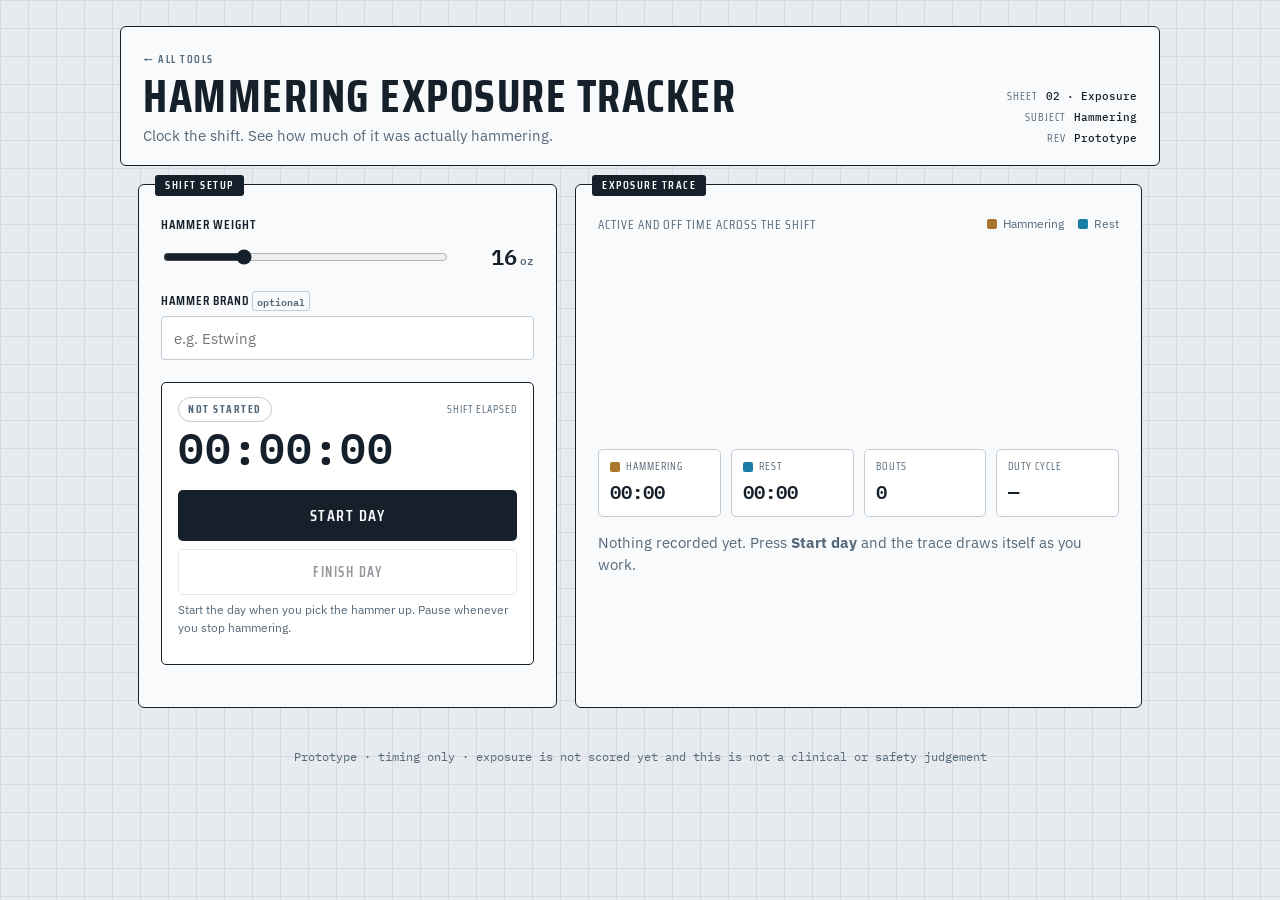
==== exposure.html @ ed1ada75 "Split the app into a two-tool suite behind a new index page The PWA was a single tool. It is now "Ha" ====
<!DOCTYPE html>
<html lang="en">
<head>
  <meta charset="UTF-8" />
  <meta name="viewport" content="width=device-width, initial-scale=1.0" />
  <title>Hammering Exposure Tracker — active vs rest over a shift</title>
  <link rel="manifest" href="manifest.json" />
  <meta name="theme-color" content="#16202b" />
  <meta name="mobile-web-app-capable" content="yes" />
  <link rel="icon" href="icons/logo-hammer.svg" type="image/svg+xml" />
  <link rel="apple-touch-icon" href="icons/icon-192.png" />
  <link rel="preconnect" href="https://fonts.googleapis.com" />
  <link rel="preconnect" href="https://fonts.gstatic.com" crossorigin />
  <link href="https://fonts.googleapis.com/css2?family=IBM+Plex+Mono:wght@400;500;600&family=IBM+Plex+Sans:wght@400;500;600&family=Saira+Condensed:wght@500;600;700&display=swap" rel="stylesheet" />
  <link rel="stylesheet" href="styles.css" />
</head>
<body>
  <!-- Visual/interaction pass only. Nothing here is persisted server-side yet:
       "Finish day" renders the record it WOULD submit, and the write to
       hammering_risk_exposure comes with the backend work. -->

  <header class="titleblock">
    <div class="tb-main">
      <a class="backlink" href="index.html">&larr; All tools</a>
      <h1>Hammering Exposure Tracker</h1>
      <p class="tagline">Clock the shift. See how much of it was actually hammering.</p>
    </div>
    <dl class="tb-meta">
      <div><dt>Sheet</dt><dd>02 · Exposure</dd></div>
      <div><dt>Subject</dt><dd>Hammering</dd></div>
      <div><dt>Rev</dt><dd>Prototype</dd></div>
    </dl>
  </header>

  <main class="layout">
    <!-- ---------- SHIFT SETUP + CONTROLS ---------- -->
    <section class="panel" aria-label="Shift setup">
      <span class="panel-tag">Shift setup</span>

      <label class="field" for="expWeight">
        <span class="field-label">Hammer weight</span>
        <div class="duration-row">
          <input id="expWeight" type="range" min="10" max="32" step="1" value="16" />
          <output id="expWeightOut" class="readout">16<span class="unit">oz</span></output>
        </div>
      </label>

      <label class="field" for="expBrand">
        <span class="field-label">Hammer brand <span class="optional">optional</span></span>
        <input id="expBrand" type="text" placeholder="e.g. Estwing" />
      </label>

      <div class="exp-console">
        <div class="exp-console-top">
          <span id="expState" class="exp-state" data-state="idle">Not started</span>
          <span class="exp-clock-label">Shift elapsed</span>
        </div>
        <output id="expClock" class="exp-clock" aria-live="off">00:00:00</output>

        <button id="shiftBtn" class="primary-btn" type="button">Start day</button>
        <button id="finishBtn" class="ghost-btn" type="button" disabled>Finish day</button>
        <p id="expHint" class="hint">
          Start the day when you pick the hammer up. Pause whenever you stop hammering.
        </p>
      </div>

    </section>

    <!-- ---------- EXPOSURE TRACE ---------- -->
    <section class="panel report" aria-label="Exposure trace">
      <span class="panel-tag">Exposure trace</span>

      <div class="chart-head">
        <p class="chart-title">Active and off time across the shift</p>
        <ul class="legend">
          <li><i class="swatch swatch-active" aria-hidden="true"></i>Hammering</li>
          <li><i class="swatch swatch-rest" aria-hidden="true"></i>Rest</li>
        </ul>
      </div>

      <div class="chart-wrap">
        <svg id="wave" class="wave" viewBox="0 0 720 264" role="img"
             aria-label="Square wave of hammering and rest across the shift"></svg>
        <div id="waveTip" class="chart-tip hidden" role="status"></div>
      </div>

        <div id="expStats" class="exp-stats" aria-live="polite">
          <div class="stat-tile">
            <span class="stat-key"><i class="swatch swatch-active" aria-hidden="true"></i>Hammering</span>
            <span id="statActive" class="stat-val">00:00</span>
          </div>
          <div class="stat-tile">
            <span class="stat-key"><i class="swatch swatch-rest" aria-hidden="true"></i>Rest</span>
            <span id="statRest" class="stat-val">00:00</span>
          </div>
          <div class="stat-tile">
            <span class="stat-key">Bouts</span>
            <span id="statBouts" class="stat-val">0</span>
          </div>
          <div class="stat-tile">
            <span class="stat-key">Duty cycle</span>
            <span id="statDuty" class="stat-val">—</span>
          </div>
        </div>

      <p id="waveEmpty" class="results-intro">
        Nothing recorded yet. Press <b>Start day</b> and the trace draws itself as you work.
      </p>

      <div id="expSummary" class="exp-summary hidden"></div>
    </section>
  </main>

  <footer class="app-footer">
    Prototype · timing only · exposure is not scored yet and this is not a clinical or safety judgement
  </footer>

  <script src="exposure.js"></script>
  <script>
    // Register the service worker so the app works offline and is installable.
    if ("serviceWorker" in navigator) {
      window.addEventListener("load", () => {
        navigator.serviceWorker.register("sw.js").catch((err) =>
          console.warn("Service worker registration failed:", err)
        );
      });
    }
  </script>
</body>
</html>
---- styles.css ----
/* =========================================================
   Hammering Assessment Tools — "Spec Sheet" visual direction
   Cool engineering graph-paper, steel ink, brass accent,
   strain rendered as a cool→ember heat ramp on tick gauges.
   ========================================================= */

:root {
  --paper:   #e7ebef;   /* cool graph-paper gray */
  --panel:   #f8fafb;   /* near-white panel */
  --ink:     #16202b;   /* steel ink */
  --slate:   #56697a;   /* secondary text / labels */
  --grid:    #d3dbe2;   /* graph lines */
  --line:    #c2ccd5;   /* borders */
  --brass:   #a8772a;   /* forged accent — used sparingly */
  --brass-soft: rgba(168, 119, 42, 0.10);

  /* strain heat ramp (cool = easy, ember = hard) */
  --heat-cool: #3c7c8d;
  --heat-mid:  #c2912f;
  --heat-hot:  #b1432f;

  /* exposure trace: hammering vs rest (validated pair on --panel) */
  --exp-active: #a8772a;
  --exp-rest:   #1a7fa8;

  --r: 6px;            /* tight, technical radius */
}

* { box-sizing: border-box; }

html { -webkit-text-size-adjust: 100%; }

body {
  margin: 0;
  font-family: "IBM Plex Sans", system-ui, sans-serif;
  color: var(--ink);
  background-color: var(--paper);
  /* graph-paper grid */
  background-image:
    linear-gradient(var(--grid) 1px, transparent 1px),
    linear-gradient(90deg, var(--grid) 1px, transparent 1px);
  background-size: 28px 28px;
  line-height: 1.5;
}

/* ---------------- title block ---------------- */
.titleblock {
  max-width: 1040px;
  margin: 26px auto 0;
  padding: 18px 22px;
  background: var(--panel);
  border: 1.5px solid var(--ink);
  border-radius: var(--r);
  display: flex;
  justify-content: space-between;
  align-items: flex-end;
  gap: 24px;
}
.titleblock h1 {
  font-family: "Saira Condensed", sans-serif;
  font-weight: 700;
  text-transform: uppercase;
  letter-spacing: 1.5px;
  font-size: clamp(1.8rem, 5vw, 2.9rem);
  margin: 0;
  line-height: 0.95;
}
.tagline { margin: 6px 0 0; color: var(--slate); font-size: 0.95rem; }

.tb-meta {
  margin: 0;
  display: grid;
  gap: 4px;
  text-align: right;
  flex-shrink: 0;
}
.tb-meta div { display: flex; gap: 8px; justify-content: flex-end; }
.tb-meta dt {
  font-family: "Saira Condensed", sans-serif;
  text-transform: uppercase;
  letter-spacing: 1px;
  font-size: 0.7rem;
  color: var(--slate);
}
.tb-meta dd {
  margin: 0;
  font-family: "IBM Plex Mono", monospace;
  font-size: 0.7rem;
  font-weight: 500;
}

/* ---------------- layout ---------------- */
.layout {
  max-width: 1040px;
  margin: 18px auto;
  padding: 0 18px;
  display: grid;
  grid-template-columns: 0.85fr 1.15fr;
  gap: 18px;
}
@media (max-width: 780px) {
  .layout { grid-template-columns: 1fr; }
  .titleblock { flex-direction: column; align-items: flex-start; }
  .tb-meta { text-align: left; }
  .tb-meta div { justify-content: flex-start; }
}

.panel {
  position: relative;
  background: var(--panel);
  border: 1.5px solid var(--ink);
  border-radius: var(--r);
  padding: 30px 22px 24px;
}
.panel-tag {
  position: absolute;
  top: -10px;
  left: 16px;
  background: var(--ink);
  color: var(--panel);
  font-family: "Saira Condensed", sans-serif;
  text-transform: uppercase;
  letter-spacing: 1.5px;
  font-size: 0.72rem;
  font-weight: 600;
  padding: 2px 10px;
  border-radius: 3px;
}

/* ---------------- form ---------------- */
.field { display: block; margin-bottom: 18px; }
.field-label {
  display: block;
  font-family: "Saira Condensed", sans-serif;
  text-transform: uppercase;
  letter-spacing: 1px;
  font-size: 0.82rem;
  font-weight: 600;
  margin-bottom: 6px;
}
.optional {
  font-family: "IBM Plex Mono", monospace;
  text-transform: none;
  letter-spacing: 0;
  font-size: 0.65rem;
  color: var(--slate);
  border: 1px solid var(--line);
  border-radius: 3px;
  padding: 0 4px;
  vertical-align: middle;
}
.hint { display: block; color: var(--slate); font-size: 0.74rem; margin-top: 6px; }

select, input[type="text"], input[type="number"] {
  width: 100%;
  padding: 11px 12px;
  background: #fff;
  border: 1.5px solid var(--line);
  border-radius: 4px;
  color: var(--ink);
  font-family: "IBM Plex Sans", sans-serif;
  font-size: 0.95rem;
}
select:focus-visible, input[type="text"]:focus-visible {
  outline: 2px solid var(--brass);
  outline-offset: 1px;
  border-color: var(--brass);
}
select:disabled { background: #eef1f3; color: var(--slate); }

.duration-row { display: flex; align-items: center; gap: 14px; }
input[type="range"] { flex: 1; accent-color: var(--ink); }
.readout {
  font-family: "IBM Plex Mono", monospace;
  font-weight: 600;
  font-size: 1.35rem;
  min-width: 70px;
  text-align: right;
}
.readout .unit { font-size: 0.7rem; color: var(--slate); margin-left: 3px; }

.primary-btn {
  width: 100%;
  margin-top: 6px;
  padding: 13px;
  background: var(--ink);
  color: var(--panel);
  font-family: "Saira Condensed", sans-serif;
  text-transform: uppercase;
  letter-spacing: 1.5px;
  font-size: 1rem;
  font-weight: 600;
  border: none;
  border-radius: 5px;
  cursor: pointer;
  transition: background 0.15s, transform 0.05s;
}
.primary-btn:hover { background: #243341; }
.primary-btn:active { transform: translateY(1px); }
.primary-btn:focus-visible { outline: 2px solid var(--brass); outline-offset: 2px; }

/* ---------------- results ---------------- */
.results-intro { color: var(--slate); font-size: 0.92rem; }
.results-list { list-style: none; margin: 0; padding: 0; }

.hammer-row {
  border: 1.5px solid var(--line);
  border-radius: 5px;
  padding: 14px 16px;
  margin-bottom: 12px;
  background: #fff;
  position: relative;
  transition: transform 0.12s ease, box-shadow 0.12s ease;
}
.hammer-row:hover { transform: translateY(-2px); box-shadow: 0 4px 0 var(--line); }

.hammer-row.best {
  border-color: var(--brass);
  background: var(--brass-soft);
  box-shadow: inset 4px 0 0 var(--brass);
}

.hammer-head {
  display: flex;
  align-items: baseline;
  gap: 10px;
  margin-bottom: 12px;
}
.rank-num {
  font-family: "IBM Plex Mono", monospace;
  font-size: 0.8rem;
  color: var(--slate);
}
.hammer-name {
  font-family: "Saira Condensed", sans-serif;
  text-transform: uppercase;
  letter-spacing: 1px;
  font-weight: 700;
  font-size: 1.3rem;
  line-height: 1;
}
.overall {
  margin-left: auto;
  font-family: "IBM Plex Mono", monospace;
  font-size: 0.78rem;
  color: var(--slate);
}
.overall b { color: var(--ink); font-size: 0.95rem; }

/* inspection stamp on the winner */
.stamp {
  position: absolute;
  top: 10px;
  right: 12px;
  font-family: "Saira Condensed", sans-serif;
  text-transform: uppercase;
  letter-spacing: 2px;
  font-size: 0.7rem;
  font-weight: 700;
  color: var(--brass);
  border: 2px solid var(--brass);
  border-radius: 4px;
  padding: 3px 8px;
  transform: rotate(-5deg);
  opacity: 0.9;
}

/* ---- "your hammer" card (the entered weight) ---- */
.your-hammer {
  border: 1.5px solid var(--ink);
  border-radius: 5px;
  background: #fff;
  box-shadow: inset 4px 0 0 var(--ink);
  padding: 14px 16px;
  margin-bottom: 18px;
}
.yh-head {
  display: flex;
  align-items: baseline;
  gap: 10px;
  margin-bottom: 12px;
}
.yh-label {
  font-family: "Saira Condensed", sans-serif;
  text-transform: uppercase;
  letter-spacing: 1.5px;
  font-weight: 700;
  font-size: 0.85rem;
  color: var(--slate);
}
.yh-weight {
  font-family: "IBM Plex Mono", monospace;
  font-weight: 600;
  font-size: 1.5rem;
  line-height: 1;
}
.yh-weight .unit { font-size: 0.7rem; color: var(--slate); margin-left: 2px; }
.yh-strikes {
  font-family: "IBM Plex Mono", monospace;
  font-size: 0.72rem;
  color: var(--slate);
  border: 1px solid var(--line);
  border-radius: 3px;
  padding: 2px 6px;
}
.overall {
  margin-left: auto;
  font-family: "IBM Plex Mono", monospace;
  font-size: 0.8rem;
  color: var(--slate);
}
.overall b { color: var(--ink); font-size: 1rem; }

/* ---- reference hammers (ranked study weights) ---- */
.ref-heading {
  list-style: none;
  font-family: "Saira Condensed", sans-serif;
  text-transform: uppercase;
  letter-spacing: 1px;
  font-size: 0.78rem;
  color: var(--slate);
  border-top: 1px solid var(--line);
  padding-top: 14px;
  margin-bottom: 10px;
}
.ref-row {
  position: relative;
  list-style: none;
  display: grid;
  grid-template-columns: auto auto 1fr auto;
  align-items: center;
  gap: 12px;
  padding: 9px 12px;
  margin-bottom: 7px;
  border: 1.5px solid var(--line);
  border-radius: 5px;
  background: #fff;
}
.ref-row.best { border-color: var(--brass); background: var(--brass-soft); box-shadow: inset 4px 0 0 var(--brass); }
/* compact top-edge pill instead of the rotated corner stamp (avoids colliding with the value) */
.ref-row .stamp {
  top: -8px;
  right: 10px;
  transform: none;
  border: none;
  background: var(--brass);
  color: #fff;
  letter-spacing: 1.5px;
  font-size: 0.6rem;
  padding: 2px 8px;
  border-radius: 999px;
  opacity: 1;
}
.ref-rank { font-family: "IBM Plex Mono", monospace; font-size: 0.78rem; color: var(--slate); }
.ref-name {
  font-family: "IBM Plex Mono", monospace;
  font-weight: 600;
  font-size: 1rem;
  white-space: nowrap;
}
.ref-name .unit { font-size: 0.62rem; color: var(--slate); margin-left: 1px; }
.ref-model {
  display: block;
  font-family: "IBM Plex Sans", sans-serif;
  font-style: normal;
  font-weight: 400;
  font-size: 0.66rem;
  color: var(--slate);
}
.ref-tag {
  position: absolute;
  top: -8px;
  left: 64px;
  font-family: "IBM Plex Mono", monospace;
  font-size: 0.62rem;
  background: var(--ink);
  color: var(--panel);
  padding: 1px 6px;
  border-radius: 999px;
}
.ref-bar {
  height: 9px;
  background: #eef1f3;
  border: 1px solid var(--line);
  border-radius: 2px;
  overflow: hidden;
}
.ref-fill { display: block; height: 100%; }
.ref-val {
  font-family: "IBM Plex Mono", monospace;
  font-weight: 600;
  font-size: 0.85rem;
  min-width: 22px;
  text-align: right;
}

/* ---- the signature: calibrated strain gauges ---- */
.gauge { margin: 9px 0; }
.gauge-top {
  display: flex;
  justify-content: space-between;
  align-items: baseline;
  margin-bottom: 4px;
}
.g-name { font-size: 0.8rem; color: var(--slate); }
.g-val {
  font-family: "IBM Plex Mono", monospace;
  font-size: 0.8rem;
  font-weight: 500;
}
.gauge-track {
  position: relative;
  height: 11px;
  background: #eef1f3;
  border: 1px solid var(--line);
  border-radius: 2px;
  overflow: hidden;
}
/* calibration ticks every 10 units */
.gauge-track::after {
  content: "";
  position: absolute;
  inset: 0;
  background-image: repeating-linear-gradient(
    90deg,
    transparent 0,
    transparent calc(10% - 1px),
    var(--line) calc(10% - 1px),
    var(--line) 10%
  );
  pointer-events: none;
}
.gauge-fill {
  height: 100%;
  border-radius: 1px 0 0 1px;
  transform-origin: left center;
  animation: settle 0.5s ease-out;
}
@keyframes settle { from { transform: scaleX(0); } to { transform: scaleX(1); } }

/* ---------------- disclaimer ---------------- */
.disclaimer {
  display: flex;
  gap: 9px;
  background: #fff;
  border: 1.5px solid var(--heat-mid);
  border-left-width: 5px;
  border-radius: 4px;
  padding: 10px 12px;
  font-size: 0.82rem;
  margin-bottom: 14px;
}
.disclaimer::before { content: "▲"; color: var(--heat-mid); }
/* Utility class — must beat any component display, including rules appended
   later in this file (.exp-stats is display:grid), so it carries !important. */
.hidden { display: none !important; }

.app-footer {
  text-align: center;
  color: var(--slate);
  font-size: 0.72rem;
  font-family: "IBM Plex Mono", monospace;
  padding: 22px;
}

@media (prefers-reduced-motion: reduce) {
  .gauge-fill { animation: none; }
  .hammer-row { transition: none; }
  .tool-card { transition: none; }
  .tool-card:hover { transform: none; }
}

/* =========================================================
   Suite index (index.html)
   ========================================================= */
.tb-brand { display: flex; align-items: center; gap: 16px; min-width: 0; }
/* Flex items default to min-width:auto, which would let the long title push the
   page wider than the viewport instead of wrapping. */
.tb-brand > div { min-width: 0; }
.tb-brand h1 { overflow-wrap: break-word; }
.brandmark {
  width: 64px;
  height: 64px;
  border-radius: 12px;
  flex-shrink: 0;
}

.backlink {
  display: inline-block;
  font-family: "Saira Condensed", sans-serif;
  text-transform: uppercase;
  letter-spacing: 1.5px;
  font-size: 0.7rem;
  font-weight: 600;
  color: var(--slate);
  text-decoration: none;
  margin-bottom: 6px;
}
.backlink:hover { color: var(--brass); }
.backlink:focus-visible { outline: 2px solid var(--brass); outline-offset: 2px; }

.tool-grid {
  max-width: 1040px;
  margin: 26px auto;
  padding: 0 18px;
  display: grid;
  grid-template-columns: 1fr 1fr;
  gap: 18px;
}
@media (max-width: 780px) {
  .tool-grid { grid-template-columns: 1fr; }
}

.tool-card {
  display: flex;
  flex-direction: column;
  color: inherit;
  text-decoration: none;
  transition: transform 0.12s ease, box-shadow 0.12s ease, border-color 0.12s ease;
}
.tool-card:hover {
  transform: translateY(-3px);
  border-color: var(--brass);
  box-shadow: inset 4px 0 0 var(--brass);
}
.tool-card:focus-visible { outline: 2px solid var(--brass); outline-offset: 3px; }

.tool-name {
  font-family: "Saira Condensed", sans-serif;
  text-transform: uppercase;
  letter-spacing: 1px;
  font-weight: 700;
  font-size: 1.45rem;
  line-height: 1.05;
  margin: 0 0 8px;
}
.tool-desc { margin: 0 0 14px; color: var(--slate); font-size: 0.92rem; }
.tool-points {
  margin: 0 0 18px;
  padding: 0;
  list-style: none;
  font-size: 0.82rem;
  color: var(--slate);
  border-top: 1px solid var(--line);
  padding-top: 12px;
}
.tool-points li { position: relative; padding-left: 16px; margin-bottom: 5px; }
.tool-points li::before {
  content: "";
  position: absolute;
  left: 0;
  top: 8px;
  width: 6px;
  height: 2px;
  background: var(--brass);
}
.tool-go {
  margin-top: auto;
  align-self: flex-start;
  font-family: "Saira Condensed", sans-serif;
  text-transform: uppercase;
  letter-spacing: 1.5px;
  font-size: 0.8rem;
  font-weight: 600;
  color: var(--ink);
  border-bottom: 2px solid var(--brass);
  padding-bottom: 2px;
}
.tool-go::after { content: " \2192"; }

.home-footer {
  display: flex;
  align-items: center;
  justify-content: center;
  gap: 12px;
  flex-wrap: wrap;
}
.ciswp-mark { height: 46px; width: auto; opacity: 0.9; }

/* =========================================================
   Exposure tracker (exposure.html)
   ========================================================= */
.ghost-btn {
  width: 100%;
  margin-top: 8px;
  padding: 11px;
  background: transparent;
  color: var(--ink);
  font-family: "Saira Condensed", sans-serif;
  text-transform: uppercase;
  letter-spacing: 1.5px;
  font-size: 0.88rem;
  font-weight: 600;
  border: 1.5px solid var(--line);
  border-radius: 5px;
  cursor: pointer;
}
.ghost-btn:hover:not(:disabled) { border-color: var(--ink); }
.ghost-btn:focus-visible { outline: 2px solid var(--brass); outline-offset: 2px; }
.ghost-btn:disabled, .primary-btn:disabled { opacity: 0.45; cursor: not-allowed; }

.exp-console {
  border: 1.5px solid var(--ink);
  border-radius: 5px;
  background: #fff;
  padding: 14px 16px 16px;
  margin: 22px 0 18px;
}
.exp-console-top {
  display: flex;
  align-items: baseline;
  justify-content: space-between;
  gap: 10px;
}
.exp-clock-label {
  font-family: "Saira Condensed", sans-serif;
  text-transform: uppercase;
  letter-spacing: 1px;
  font-size: 0.68rem;
  color: var(--slate);
}
.exp-state {
  font-family: "Saira Condensed", sans-serif;
  text-transform: uppercase;
  letter-spacing: 1.5px;
  font-size: 0.7rem;
  font-weight: 700;
  padding: 3px 9px;
  border-radius: 999px;
  border: 1.5px solid var(--line);
  color: var(--slate);
}
.exp-state[data-state="active"] {
  border-color: var(--exp-active);
  color: #7d561d;
  background: var(--brass-soft);
}
.exp-state[data-state="rest"] {
  border-color: var(--exp-rest);
  color: #14657f;
  background: rgba(26, 127, 168, 0.10);
}
.exp-state[data-state="done"] {
  border-color: var(--ink);
  color: var(--panel);
  background: var(--ink);
}

.exp-clock {
  display: block;
  font-family: "IBM Plex Mono", monospace;
  font-weight: 600;
  font-size: clamp(2rem, 7vw, 2.7rem);
  line-height: 1.1;
  letter-spacing: 1px;
  margin: 2px 0 12px;
  font-variant-numeric: tabular-nums;
}

.exp-stats {
  display: grid;
  grid-template-columns: repeat(4, 1fr);
  gap: 10px;
  margin-top: 16px;
}
@media (max-width: 900px) {
  .exp-stats { grid-template-columns: 1fr 1fr; }
}
.stat-tile {
  border: 1.5px solid var(--line);
  border-radius: 5px;
  background: #fff;
  padding: 9px 11px;
}
.stat-key {
  display: flex;
  align-items: center;
  gap: 6px;
  font-family: "Saira Condensed", sans-serif;
  text-transform: uppercase;
  letter-spacing: 1px;
  font-size: 0.68rem;
  color: var(--slate);
  margin-bottom: 3px;
}
.stat-val {
  display: block;
  font-family: "IBM Plex Mono", monospace;
  font-weight: 600;
  font-size: 1.2rem;
  font-variant-numeric: tabular-nums;
}

/* shared swatch — legend and stat keys use the same mark */
.swatch {
  width: 10px;
  height: 10px;
  border-radius: 2px;
  flex-shrink: 0;
  display: inline-block;
}
.swatch-active { background: var(--exp-active); }
.swatch-rest { background: var(--exp-rest); }

.chart-head {
  display: flex;
  align-items: baseline;
  justify-content: space-between;
  gap: 12px;
  flex-wrap: wrap;
  margin-bottom: 8px;
}
.chart-title {
  margin: 0;
  font-family: "Saira Condensed", sans-serif;
  text-transform: uppercase;
  letter-spacing: 1px;
  font-size: 0.8rem;
  color: var(--slate);
}
.legend {
  display: flex;
  gap: 14px;
  margin: 0;
  padding: 0;
  list-style: none;
  font-size: 0.76rem;
  color: var(--slate);
}
.legend li { display: flex; align-items: center; gap: 6px; }

.chart-wrap { position: relative; }
/* Scaled to a phone the axis and lane labels become unreadable, so below the
   breakpoint the plot keeps a legible width and scrolls inside its own box
   rather than widening the page. */
@media (max-width: 780px) {
  /* the grid item must be allowed to shrink, or the overflow escapes to the page */
  .layout > .panel { min-width: 0; }
  .chart-wrap { overflow-x: auto; }
  .wave { min-width: 560px; }
}
.wave { width: 100%; height: auto; display: block; }
.wave-axis {
  font-family: "IBM Plex Mono", monospace;
  font-size: 11px;
  fill: var(--slate);
}
.wave-lane {
  font-family: "Saira Condensed", sans-serif;
  font-size: 13px;
  letter-spacing: 1px;
  text-transform: uppercase;
  fill: var(--slate);
}

.chart-tip {
  position: absolute;
  transform: translate(-50%, -100%);
  margin-top: -8px;
  pointer-events: none;
  background: var(--ink);
  color: var(--panel);
  border-radius: 4px;
  padding: 6px 9px;
  font-family: "IBM Plex Mono", monospace;
  font-size: 0.7rem;
  line-height: 1.35;
  white-space: nowrap;
  z-index: 2;
}
.chart-tip b {
  display: block;
  font-family: "Saira Condensed", sans-serif;
  text-transform: uppercase;
  letter-spacing: 1px;
  font-size: 0.72rem;
}
.chart-tip span { display: block; color: #b9c6d2; }

/* ---- end-of-day summary ---- */
.exp-summary {
  position: relative;
  margin-top: 20px;
  border-top: 1px solid var(--line);
  padding-top: 18px;
}
.summary-head {
  display: flex;
  align-items: baseline;
  gap: 10px;
  margin-bottom: 12px;
}
.summary-title {
  font-family: "Saira Condensed", sans-serif;
  text-transform: uppercase;
  letter-spacing: 1.5px;
  font-weight: 700;
  font-size: 1rem;
}
.summary-hammer {
  margin-left: auto;
  font-family: "IBM Plex Mono", monospace;
  font-size: 0.85rem;
  color: var(--slate);
}
.summary-hammer .unit { font-size: 0.65rem; margin-left: 1px; }
.exp-summary .stamp { position: static; transform: none; }

.summary-grid {
  display: grid;
  grid-template-columns: repeat(4, 1fr);
  gap: 10px;
  margin: 0 0 14px;
}
.summary-grid div {
  border: 1.5px solid var(--line);
  border-radius: 5px;
  background: #fff;
  padding: 9px 11px;
}
.summary-grid dt {
  font-family: "Saira Condensed", sans-serif;
  text-transform: uppercase;
  letter-spacing: 1px;
  font-size: 0.66rem;
  color: var(--slate);
}
.summary-grid dd {
  margin: 2px 0 0;
  font-family: "IBM Plex Mono", monospace;
  font-weight: 600;
  font-size: 1.05rem;
  font-variant-numeric: tabular-nums;
}
@media (max-width: 560px) {
  .summary-grid { grid-template-columns: 1fr 1fr; }
}

.summary-note { font-size: 0.8rem; color: var(--slate); margin: 0 0 14px; }

.record-preview {
  border: 1.5px solid var(--line);
  border-radius: 5px;
  background: #fff;
  padding: 10px 12px;
}
.record-preview summary {
  cursor: pointer;
  font-family: "Saira Condensed", sans-serif;
  text-transform: uppercase;
  letter-spacing: 1px;
  font-size: 0.74rem;
  color: var(--slate);
}
.record-preview pre {
  max-height: 260px;
  overflow: auto;
  background: #eef1f3;
  border-radius: 4px;
  padding: 10px;
  font-family: "IBM Plex Mono", monospace;
  font-size: 0.7rem;
  line-height: 1.5;
  margin: 10px 0 6px;
}
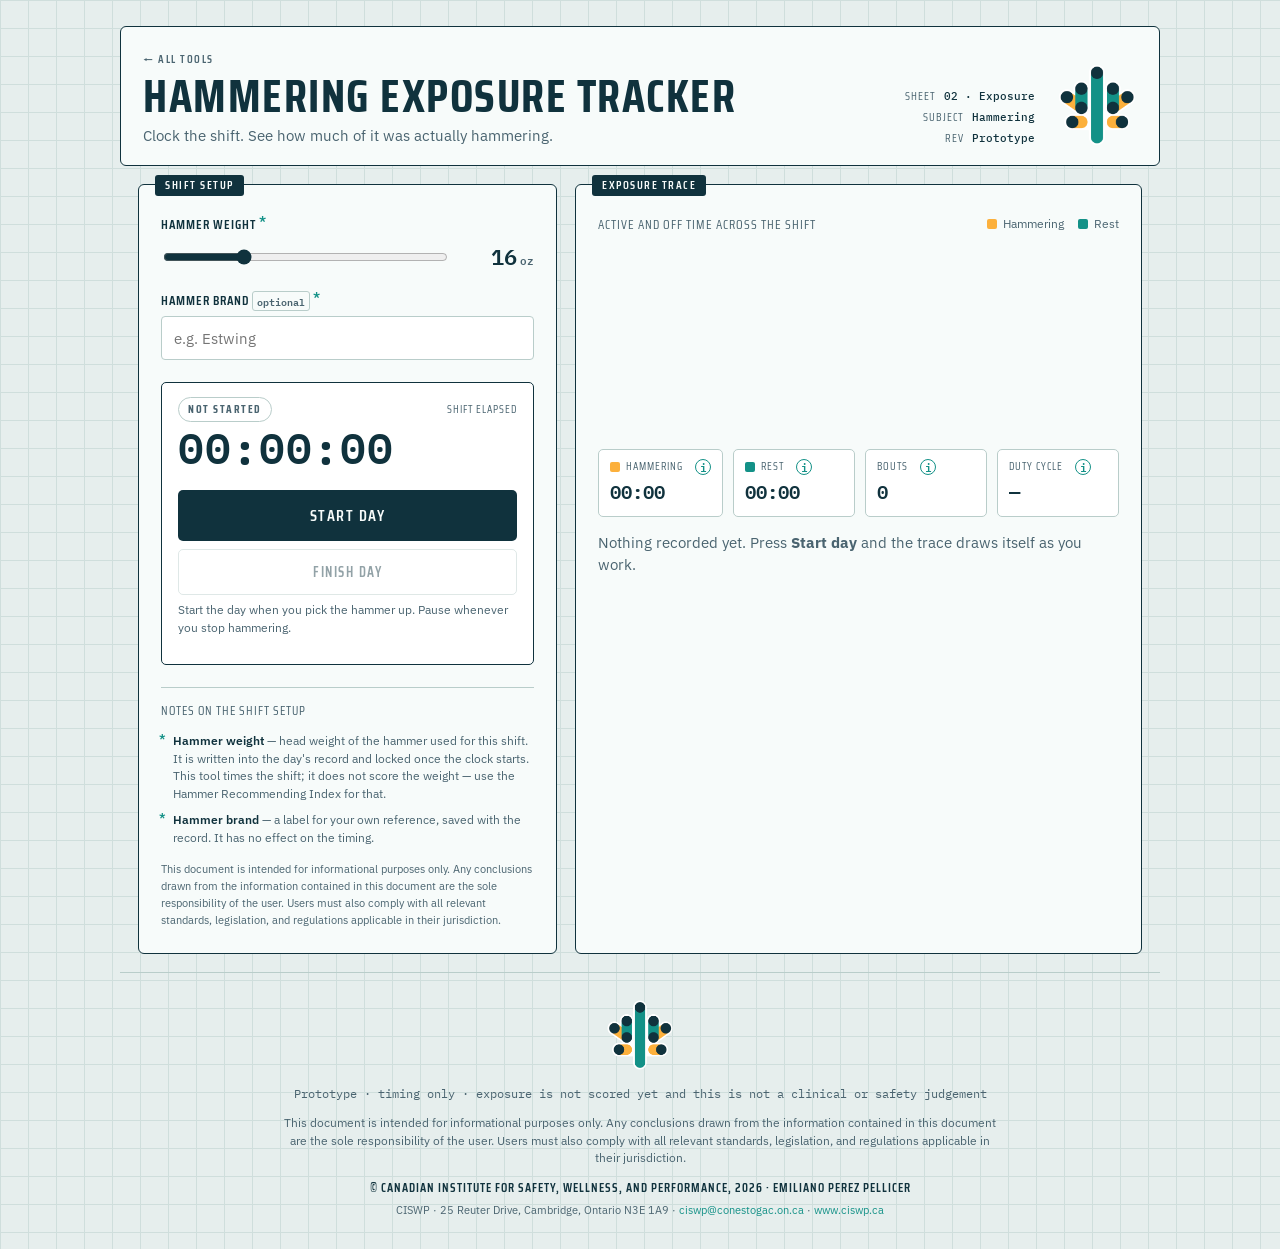
==== commit a12d88cc: "CISWP branding, footnotes, metric tooltips, report citation, disclaimer + copyright - Palette moved " ====
--- a/exposure.html
+++ b/exposure.html
@@ -5,7 +5,7 @@
   <meta name="viewport" content="width=device-width, initial-scale=1.0" />
   <title>Hammering Exposure Tracker — active vs rest over a shift</title>
   <link rel="manifest" href="manifest.json" />
-  <meta name="theme-color" content="#16202b" />
+  <meta name="theme-color" content="#10323d" />
   <meta name="mobile-web-app-capable" content="yes" />
   <link rel="icon" href="icons/logo-hammer.svg" type="image/svg+xml" />
   <link rel="apple-touch-icon" href="icons/icon-192.png" />
@@ -25,11 +25,14 @@
       <h1>Hammering Exposure Tracker</h1>
       <p class="tagline">Clock the shift. See how much of it was actually hammering.</p>
     </div>
-    <dl class="tb-meta">
-      <div><dt>Sheet</dt><dd>02 · Exposure</dd></div>
-      <div><dt>Subject</dt><dd>Hammering</dd></div>
-      <div><dt>Rev</dt><dd>Prototype</dd></div>
-    </dl>
+    <div class="tb-side">
+      <dl class="tb-meta">
+        <div><dt>Sheet</dt><dd>02 · Exposure</dd></div>
+        <div><dt>Subject</dt><dd>Hammering</dd></div>
+        <div><dt>Rev</dt><dd>Prototype</dd></div>
+      </dl>
+      <img class="tb-logo" src="icons/ciswp-mark.png" alt="Canadian Institute for Safety, Wellness, and Performance" />
+    </div>
   </header>
 
   <main class="layout">
@@ -38,7 +41,7 @@
       <span class="panel-tag">Shift setup</span>
 
       <label class="field" for="expWeight">
-        <span class="field-label">Hammer weight</span>
+        <span class="field-label">Hammer weight<a id="ref-expWeight" class="fn-ref" href="#fn-expWeight" aria-label="Note: Hammer weight">*</a></span>
         <div class="duration-row">
           <input id="expWeight" type="range" min="10" max="32" step="1" value="16" />
           <output id="expWeightOut" class="readout">16<span class="unit">oz</span></output>
@@ -46,7 +49,7 @@
       </label>
 
       <label class="field" for="expBrand">
-        <span class="field-label">Hammer brand <span class="optional">optional</span></span>
+        <span class="field-label">Hammer brand <span class="optional">optional</span><a id="ref-expBrand" class="fn-ref" href="#fn-expBrand" aria-label="Note: Hammer brand">*</a></span>
         <input id="expBrand" type="text" placeholder="e.g. Estwing" />
       </label>
 
@@ -64,6 +67,26 @@
         </p>
       </div>
 
+      <aside class="footnotes" aria-labelledby="fnHead">
+        <p id="fnHead" class="fn-head">Notes on the shift setup</p>
+        <ol class="fn-list">
+          <li id="fn-expWeight">
+            <a class="fn-ref" href="#ref-expWeight" aria-label="Back to Hammer weight">*</a>
+            <b>Hammer weight</b> — head weight of the hammer used for this shift. It is written into the day's
+            record and locked once the clock starts. This tool times the shift; it does not score the weight —
+            use the Hammer Recommending Index for that.
+          </li>
+          <li id="fn-expBrand">
+            <a class="fn-ref" href="#ref-expBrand" aria-label="Back to Hammer brand">*</a>
+            <b>Hammer brand</b> — a label for your own reference, saved with the record. It has no effect on the timing.
+          </li>
+        </ol>
+        <p class="fn-disclaimer">
+          This document is intended for informational purposes only. Any conclusions drawn from the information
+          contained in this document are the sole responsibility of the user. Users must also comply with all
+          relevant standards, legislation, and regulations applicable in their jurisdiction.
+        </p>
+      </aside>
     </section>
 
     <!-- ---------- EXPOSURE TRACE ---------- -->
@@ -86,19 +109,27 @@
 
         <div id="expStats" class="exp-stats" aria-live="polite">
           <div class="stat-tile">
-            <span class="stat-key"><i class="swatch swatch-active" aria-hidden="true"></i>Hammering</span>
+            <span class="stat-key"><i class="swatch swatch-active" aria-hidden="true"></i>Hammering
+              <span class="info-wrap"><button type="button" class="info" aria-label="How Hammering is calculated" aria-describedby="tipActive">i</button><span id="tipActive" class="info-tip" role="tooltip">Total time the hammer was in use: the sum of every hammering segment, from each press of Start / Resume to the next Pause or Finish. Timing only — no exposure score is applied.</span></span>
+            </span>
             <span id="statActive" class="stat-val">00:00</span>
           </div>
           <div class="stat-tile">
-            <span class="stat-key"><i class="swatch swatch-rest" aria-hidden="true"></i>Rest</span>
+            <span class="stat-key"><i class="swatch swatch-rest" aria-hidden="true"></i>Rest
+              <span class="info-wrap"><button type="button" class="info" aria-label="How Rest is calculated" aria-describedby="tipRest">i</button><span id="tipRest" class="info-tip" role="tooltip">Total time the hammer was down: the sum of every rest segment, from each Pause to the next Resume or Finish.</span></span>
+            </span>
             <span id="statRest" class="stat-val">00:00</span>
           </div>
           <div class="stat-tile">
-            <span class="stat-key">Bouts</span>
+            <span class="stat-key">Bouts
+              <span class="info-wrap tip-right"><button type="button" class="info" aria-label="How Bouts is calculated" aria-describedby="tipBouts">i</button><span id="tipBouts" class="info-tip" role="tooltip">Number of separate hammering segments in the shift. Every Start or Resume opens a new bout; the longest one is reported in the shift summary.</span></span>
+            </span>
             <span id="statBouts" class="stat-val">0</span>
           </div>
           <div class="stat-tile">
-            <span class="stat-key">Duty cycle</span>
+            <span class="stat-key">Duty cycle
+              <span class="info-wrap tip-right"><button type="button" class="info" aria-label="How Duty cycle is calculated" aria-describedby="tipDuty">i</button><span id="tipDuty" class="info-tip" role="tooltip">Share of the shift spent hammering: hammering time ÷ (hammering + rest), as a percentage. 100% means no rest was recorded. It describes the work pattern only; no risk threshold is applied.</span></span>
+            </span>
             <span id="statDuty" class="stat-val">—</span>
           </div>
         </div>
@@ -112,7 +143,19 @@
   </main>
 
   <footer class="app-footer">
-    Prototype · timing only · exposure is not scored yet and this is not a clinical or safety judgement
+    <img class="ciswp-mark" src="icons/ciswp-mark.png" alt="CISWP" />
+    <p class="foot-status">Prototype · timing only · exposure is not scored yet and this is not a clinical or safety judgement</p>
+    <p class="foot-disclaimer">
+      This document is intended for informational purposes only. Any conclusions drawn from the information
+      contained in this document are the sole responsibility of the user. Users must also comply with all
+      relevant standards, legislation, and regulations applicable in their jurisdiction.
+    </p>
+    <p class="foot-copy">© Canadian Institute for Safety, Wellness, and Performance, 2026 · Emiliano Perez Pellicer</p>
+    <address class="foot-contact">
+      CISWP · 25 Reuter Drive, Cambridge, Ontario N3E 1A9 ·
+      <a href="mailto:ciswp@conestogac.on.ca">ciswp@conestogac.on.ca</a> ·
+      <a href="https://www.ciswp.ca" rel="noopener">www.ciswp.ca</a>
+    </address>
   </footer>
 
   <script src="exposure.js"></script>
--- a/styles.css
+++ b/styles.css
@@ -1,27 +1,35 @@
 /* =========================================================
    Hammering Assessment Tools — "Spec Sheet" visual direction
-   Cool engineering graph-paper, steel ink, brass accent,
-   strain rendered as a cool→ember heat ramp on tick gauges.
+   Engineering graph-paper in the CISWP palette: navy ink, teal
+   accent, amber highlight; strain rendered as a teal→amber→ember
+   heat ramp on tick gauges.
    ========================================================= */
 
 :root {
-  --paper:   #e7ebef;   /* cool graph-paper gray */
-  --panel:   #f8fafb;   /* near-white panel */
-  --ink:     #16202b;   /* steel ink */
-  --slate:   #56697a;   /* secondary text / labels */
-  --grid:    #d3dbe2;   /* graph lines */
-  --line:    #c2ccd5;   /* borders */
-  --brass:   #a8772a;   /* forged accent — used sparingly */
-  --brass-soft: rgba(168, 119, 42, 0.10);
-
-  /* strain heat ramp (cool = easy, ember = hard) */
-  --heat-cool: #3c7c8d;
-  --heat-mid:  #c2912f;
+  /* CISWP brand: navy, teal and amber sampled from the institute mark */
+  --navy:    #10323d;
+  --teal:    #139187;
+  --amber:   #fcb03c;
+
+  --paper:   #e6eeed;   /* teal-tinted graph-paper gray */
+  --panel:   #f7fbfa;   /* near-white panel */
+  --ink:     var(--navy);
+  --slate:   #4a6470;   /* secondary text / labels */
+  --grid:    #cfdedc;   /* graph lines */
+  --line:    #b9cdca;   /* borders */
+  --brass:   var(--teal);        /* primary accent — focus, links, "best" */
+  --brass-soft: rgba(19, 145, 135, 0.10);
+  --amber-soft: rgba(252, 176, 60, 0.16);
+  --amber-ink:  #8a5a0e;         /* amber-family TEXT (raw amber fails contrast on white) */
+
+  /* strain heat ramp (teal = easy, ember = hard) */
+  --heat-cool: #139187;
+  --heat-mid:  #e0962a;
   --heat-hot:  #b1432f;
 
-  /* exposure trace: hammering vs rest (validated pair on --panel) */
-  --exp-active: #a8772a;
-  --exp-rest:   #1a7fa8;
+  /* exposure trace: hammering vs rest */
+  --exp-active: #fcb03c;
+  --exp-rest:   #139187;
 
   --r: 6px;            /* tight, technical radius */
 }
@@ -66,6 +74,12 @@
   line-height: 0.95;
 }
 .tagline { margin: 6px 0 0; color: var(--slate); font-size: 0.95rem; }
+/* guidance sentence that used to live inside the report panel */
+.tb-note { margin: 8px 0 0; color: var(--slate); font-size: 0.84rem; max-width: 60ch; }
+
+/* institute mark + sheet metadata share the right-hand side */
+.tb-side { display: flex; align-items: flex-end; gap: 22px; flex-shrink: 0; }
+.tb-logo { height: 84px; width: auto; display: block; }
 
 .tb-meta {
   margin: 0;
@@ -101,6 +115,8 @@
 @media (max-width: 780px) {
   .layout { grid-template-columns: 1fr; }
   .titleblock { flex-direction: column; align-items: flex-start; }
+  .tb-side { width: 100%; justify-content: space-between; flex-direction: row-reverse; }
+  .tb-logo { height: 64px; }
   .tb-meta { text-align: left; }
   .tb-meta div { justify-content: flex-start; }
 }
@@ -150,6 +166,134 @@
   vertical-align: middle;
 }
 .hint { display: block; color: var(--slate); font-size: 0.74rem; margin-top: 6px; }
+/* secondary line under a field label, e.g. "Amount of time of repetitive continuous hammering" */
+.field-label .sub {
+  display: block;
+  font-family: "IBM Plex Sans", sans-serif;
+  text-transform: none;
+  letter-spacing: 0;
+  font-weight: 400;
+  font-size: 0.74rem;
+  color: var(--slate);
+  margin-top: 1px;
+}
+
+/* ---------------- footnotes ---------------- */
+/* Every field label carries a "*" that jumps to its note; the note carries a
+   "*" that jumps back. Pure anchors — no script. */
+.fn-ref {
+  font-family: "IBM Plex Mono", monospace;
+  font-size: 0.9em;
+  font-weight: 600;
+  color: var(--brass);
+  text-decoration: none;
+  margin-left: 3px;
+  vertical-align: super;
+  line-height: 0;
+}
+.fn-ref:hover { color: var(--amber-ink); }
+.fn-ref:focus-visible { outline: 2px solid var(--brass); outline-offset: 2px; border-radius: 2px; }
+.footnotes {
+  margin-top: 22px;
+  padding-top: 14px;
+  border-top: 1px solid var(--line);
+  color: var(--slate);
+  font-size: 0.74rem;
+  line-height: 1.5;
+}
+.fn-head {
+  margin: 0 0 8px;
+  font-family: "Saira Condensed", sans-serif;
+  text-transform: uppercase;
+  letter-spacing: 1px;
+  font-size: 0.78rem;
+  color: var(--slate);
+}
+.fn-list { list-style: none; margin: 0; padding: 0; }
+.fn-list li {
+  position: relative;
+  padding: 3px 6px 3px 18px;
+  margin: 0 -6px 2px;
+  border-radius: 3px;
+  scroll-margin-top: 16px;
+}
+.fn-list li:target { background: var(--amber-soft); }
+.fn-list .fn-ref { position: absolute; left: 4px; top: 6px; margin: 0; vertical-align: baseline; }
+.fn-list b { color: var(--ink); font-weight: 600; }
+.fn-disclaimer { margin: 12px 0 0; font-size: 0.7rem; line-height: 1.5; }
+
+/* ---------------- "i" info tooltips ---------------- */
+/* A circled i beside every computed metric. The tooltip is a sibling span so
+   it can hold real sentences; it shows on hover and on keyboard focus. */
+.info-wrap { position: relative; display: inline-flex; align-items: center; }
+.info {
+  width: 16px;
+  height: 16px;
+  padding: 0;
+  margin-left: 6px;
+  border: 1.5px solid var(--brass);
+  border-radius: 50%;
+  background: transparent;
+  color: var(--brass);
+  font-family: "IBM Plex Mono", monospace;
+  font-size: 0.66rem;
+  font-weight: 600;
+  line-height: 1;
+  cursor: help;
+  flex-shrink: 0;
+}
+.info:hover, .info:focus-visible { background: var(--brass); color: #fff; outline: none; }
+.info:focus-visible { box-shadow: 0 0 0 2px var(--panel), 0 0 0 4px var(--brass); }
+.info-tip {
+  position: absolute;
+  left: 0;
+  bottom: calc(100% + 8px);
+  width: max-content;
+  max-width: min(300px, 80vw);
+  background: var(--ink);
+  color: var(--panel);
+  border-radius: 4px;
+  padding: 8px 10px;
+  font-family: "IBM Plex Sans", sans-serif;
+  font-size: 0.72rem;
+  font-weight: 400;
+  line-height: 1.45;
+  text-transform: none;
+  letter-spacing: 0;
+  text-align: left;
+  z-index: 5;
+  display: none;          /* not visibility: a hidden 300px box would still widen the page on phones */
+  pointer-events: none;
+}
+.info-tip::after {
+  content: "";
+  position: absolute;
+  left: 10px;
+  top: 100%;
+  border: 6px solid transparent;
+  border-top-color: var(--ink);
+}
+.info:hover + .info-tip, .info:focus-visible + .info-tip { display: block; }
+/* tiles at the right edge of the grid open their tooltip leftwards */
+.info-wrap.tip-right .info-tip { left: auto; right: 0; }
+.info-wrap.tip-right .info-tip::after { left: auto; right: 10px; }
+/* On a phone there is no room beside the button: show the tooltip as a sheet
+   pinned to the bottom of the screen instead. */
+@media (max-width: 560px) {
+  .info-tip, .info-wrap.tip-right .info-tip {
+    position: fixed;
+    left: 16px;
+    right: 16px;
+    top: auto;
+    bottom: 16px;
+    width: auto;
+    max-width: none;
+    font-size: 0.8rem;
+    padding: 12px 14px;
+    box-shadow: 0 6px 18px rgba(16, 50, 61, 0.35);
+  }
+  .info-tip::after { display: none; }
+}
 
 select, input[type="text"], input[type="number"] {
   width: 100%;
@@ -195,12 +339,24 @@
   cursor: pointer;
   transition: background 0.15s, transform 0.05s;
 }
-.primary-btn:hover { background: #243341; }
+.primary-btn:hover { background: #1b4a58; }
 .primary-btn:active { transform: translateY(1px); }
 .primary-btn:focus-visible { outline: 2px solid var(--brass); outline-offset: 2px; }
 
 /* ---------------- results ---------------- */
 .results-intro { color: var(--slate); font-size: 0.92rem; }
+/* standing description of what the report contains (shown before and after a run) */
+.report-desc {
+  color: var(--slate);
+  font-size: 0.84rem;
+  line-height: 1.55;
+  margin: 0 0 16px;
+  padding-bottom: 14px;
+  border-bottom: 1px solid var(--line);
+}
+.report-desc p { margin: 0 0 8px; }
+.report-desc p:last-child { margin-bottom: 0; }
+.report-desc b { color: var(--ink); font-weight: 600; }
 .results-list { list-style: none; margin: 0; padding: 0; }
 
 .hammer-row {
@@ -257,8 +413,8 @@
   letter-spacing: 2px;
   font-size: 0.7rem;
   font-weight: 700;
-  color: var(--brass);
-  border: 2px solid var(--brass);
+  color: var(--amber-ink);
+  border: 2px solid var(--amber);
   border-radius: 4px;
   padding: 3px 8px;
   transform: rotate(-5deg);
@@ -343,8 +499,8 @@
   right: 10px;
   transform: none;
   border: none;
-  background: var(--brass);
-  color: #fff;
+  background: var(--amber);
+  color: var(--navy);
   letter-spacing: 1.5px;
   font-size: 0.6rem;
   padding: 2px 8px;
@@ -455,13 +611,36 @@
    later in this file (.exp-stats is display:grid), so it carries !important. */
 .hidden { display: none !important; }
 
+/* ---------------- footer (shared by all three pages) ---------------- */
 .app-footer {
+  max-width: 1040px;
+  margin: 8px auto 0;
+  padding: 26px 22px 30px;
+  border-top: 1.5px solid var(--line);
   text-align: center;
   color: var(--slate);
+  font-size: 0.74rem;
+}
+.app-footer p, .app-footer address { margin: 0 auto; max-width: 720px; }
+.foot-status {
+  font-family: "IBM Plex Mono", monospace;
   font-size: 0.72rem;
-  font-family: "IBM Plex Mono", monospace;
-  padding: 22px;
-}
+  margin-bottom: 12px !important;
+}
+.foot-disclaimer { line-height: 1.5; margin-bottom: 12px !important; }
+.foot-copy {
+  font-family: "Saira Condensed", sans-serif;
+  text-transform: uppercase;
+  letter-spacing: 1px;
+  font-size: 0.78rem;
+  font-weight: 600;
+  color: var(--ink);
+  margin-bottom: 4px !important;
+}
+.foot-contact { font-style: normal; font-size: 0.7rem; }
+.foot-contact a { color: var(--brass); text-decoration: none; }
+.foot-contact a:hover { text-decoration: underline; }
+.app-footer .ciswp-mark { display: block; margin: 0 auto 14px; }
 
 @media (prefers-reduced-motion: reduce) {
   .gauge-fill { animation: none; }
@@ -525,6 +704,18 @@
 }
 .tool-card:focus-visible { outline: 2px solid var(--brass); outline-offset: 3px; }
 
+/* the study report this app is built from */
+.report-cite {
+  max-width: 1040px;
+  margin: 0 auto 26px;
+  padding: 0 18px;
+}
+.report-cite .panel { padding: 26px 22px 20px; }
+.cite-text { margin: 0 0 8px; font-size: 0.9rem; line-height: 1.55; }
+.cite-text a { color: var(--brass); word-break: break-all; }
+.cite-text a:hover { color: var(--amber-ink); }
+.cite-note { margin: 0; color: var(--slate); font-size: 0.78rem; }
+
 .tool-name {
   font-family: "Saira Condensed", sans-serif;
   text-transform: uppercase;
@@ -552,7 +743,7 @@
   top: 8px;
   width: 6px;
   height: 2px;
-  background: var(--brass);
+  background: var(--amber);
 }
 .tool-go {
   margin-top: auto;
@@ -568,14 +759,7 @@
 }
 .tool-go::after { content: " \2192"; }
 
-.home-footer {
-  display: flex;
-  align-items: center;
-  justify-content: center;
-  gap: 12px;
-  flex-wrap: wrap;
-}
-.ciswp-mark { height: 46px; width: auto; opacity: 0.9; }
+.ciswp-mark { height: 72px; width: auto; }
 
 /* =========================================================
    Exposure tracker (exposure.html)
@@ -632,13 +816,13 @@
 }
 .exp-state[data-state="active"] {
   border-color: var(--exp-active);
-  color: #7d561d;
-  background: var(--brass-soft);
+  color: var(--amber-ink);
+  background: var(--amber-soft);
 }
 .exp-state[data-state="rest"] {
   border-color: var(--exp-rest);
-  color: #14657f;
-  background: rgba(26, 127, 168, 0.10);
+  color: #0f6f68;
+  background: var(--brass-soft);
 }
 .exp-state[data-state="done"] {
   border-color: var(--ink);
@@ -775,7 +959,7 @@
   letter-spacing: 1px;
   font-size: 0.72rem;
 }
-.chart-tip span { display: block; color: #b9c6d2; }
+.chart-tip span { display: block; color: #b9cdca; }
 
 /* ---- end-of-day summary ---- */
 .exp-summary {
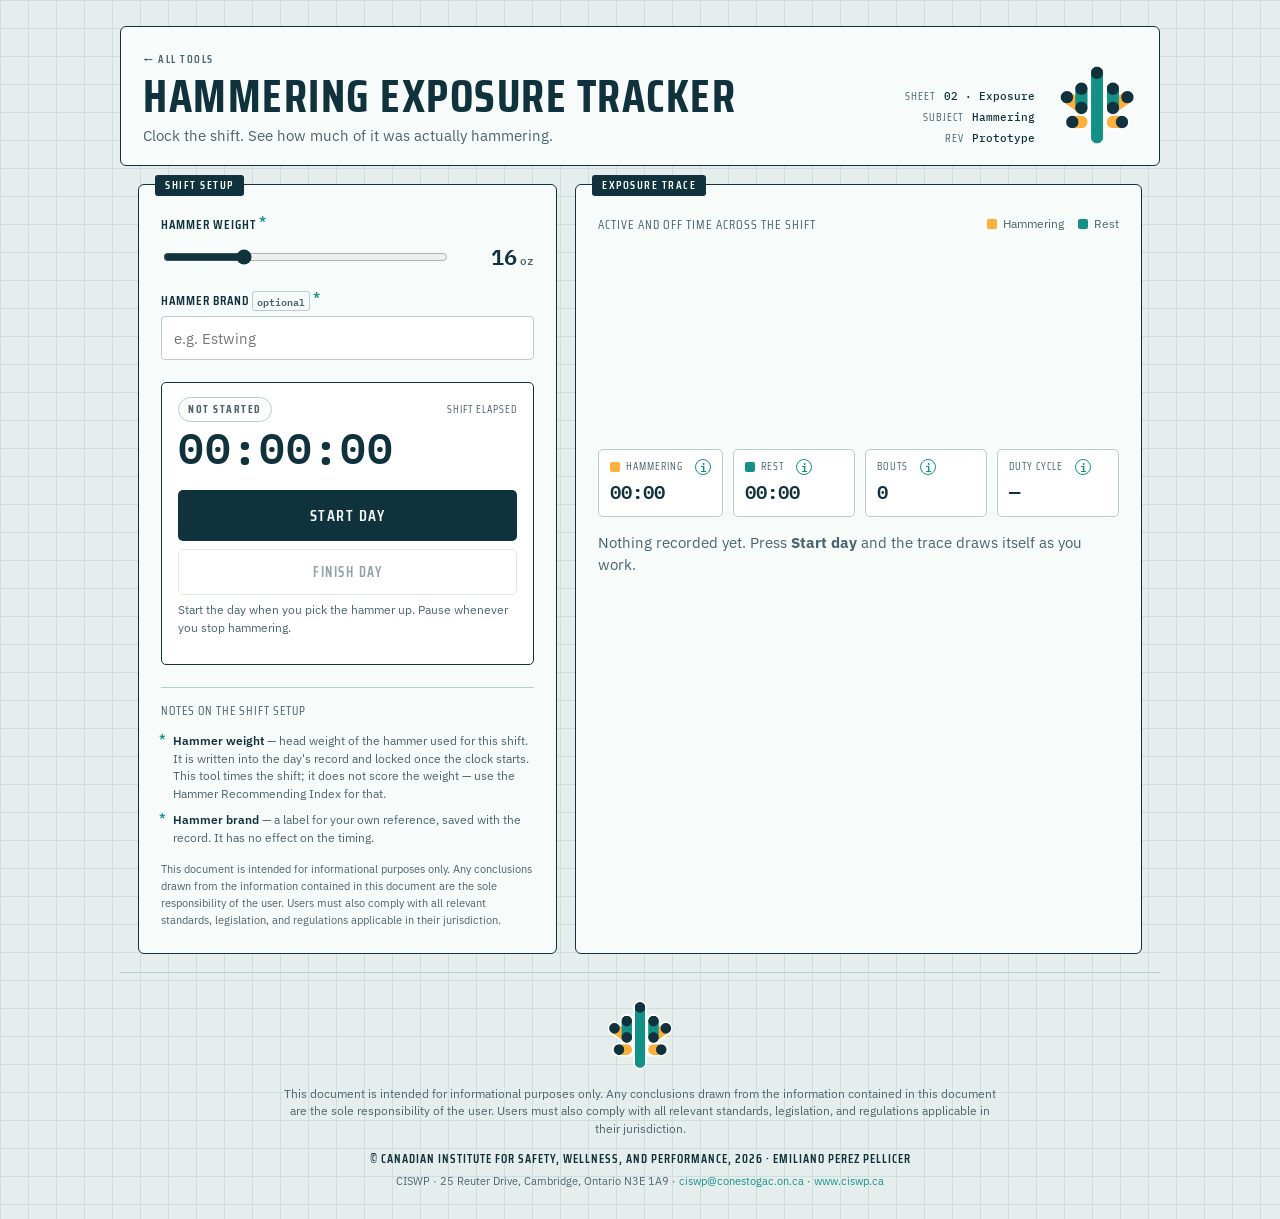
==== commit 9c574516: "Modified comments on exposure.html and recommend.html" ====
--- a/exposure.html
+++ b/exposure.html
@@ -144,7 +144,6 @@
 
   <footer class="app-footer">
     <img class="ciswp-mark" src="icons/ciswp-mark.png" alt="CISWP" />
-    <p class="foot-status">Prototype · timing only · exposure is not scored yet and this is not a clinical or safety judgement</p>
     <p class="foot-disclaimer">
       This document is intended for informational purposes only. Any conclusions drawn from the information
       contained in this document are the sole responsibility of the user. Users must also comply with all
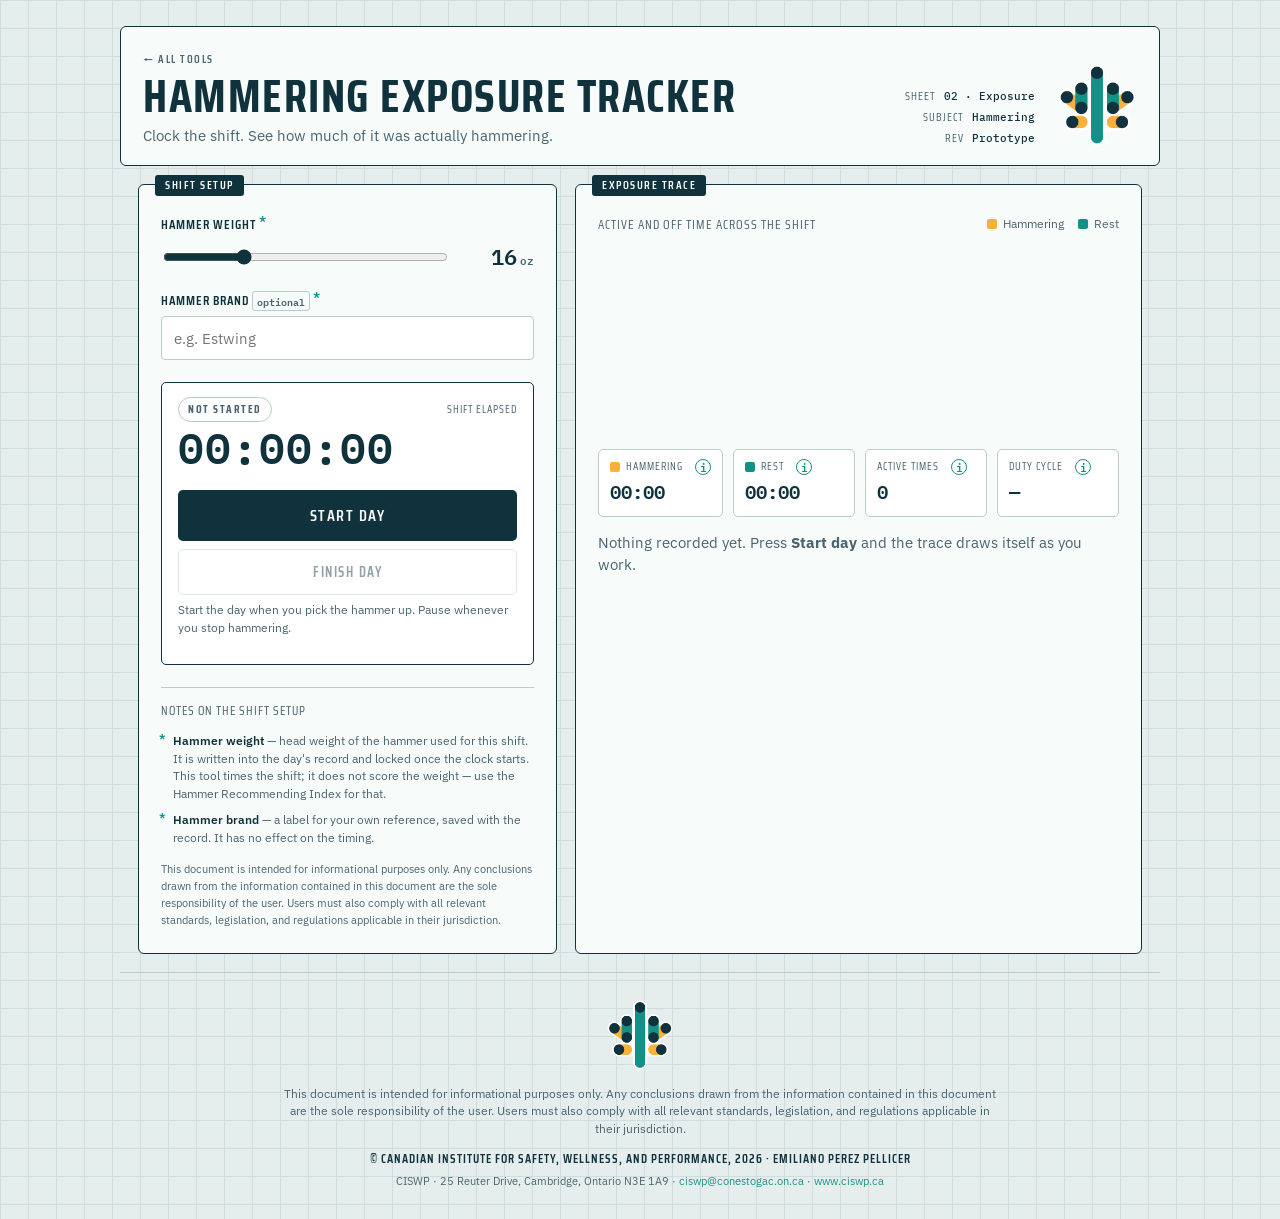
==== commit 86556105: "Modified Exposure.html" ====
--- a/exposure.html
+++ b/exposure.html
@@ -121,7 +121,7 @@
             <span id="statRest" class="stat-val">00:00</span>
           </div>
           <div class="stat-tile">
-            <span class="stat-key">Bouts
+            <span class="stat-key">Active Times
               <span class="info-wrap tip-right"><button type="button" class="info" aria-label="How Bouts is calculated" aria-describedby="tipBouts">i</button><span id="tipBouts" class="info-tip" role="tooltip">Number of separate hammering segments in the shift. Every Start or Resume opens a new bout; the longest one is reported in the shift summary.</span></span>
             </span>
             <span id="statBouts" class="stat-val">0</span>
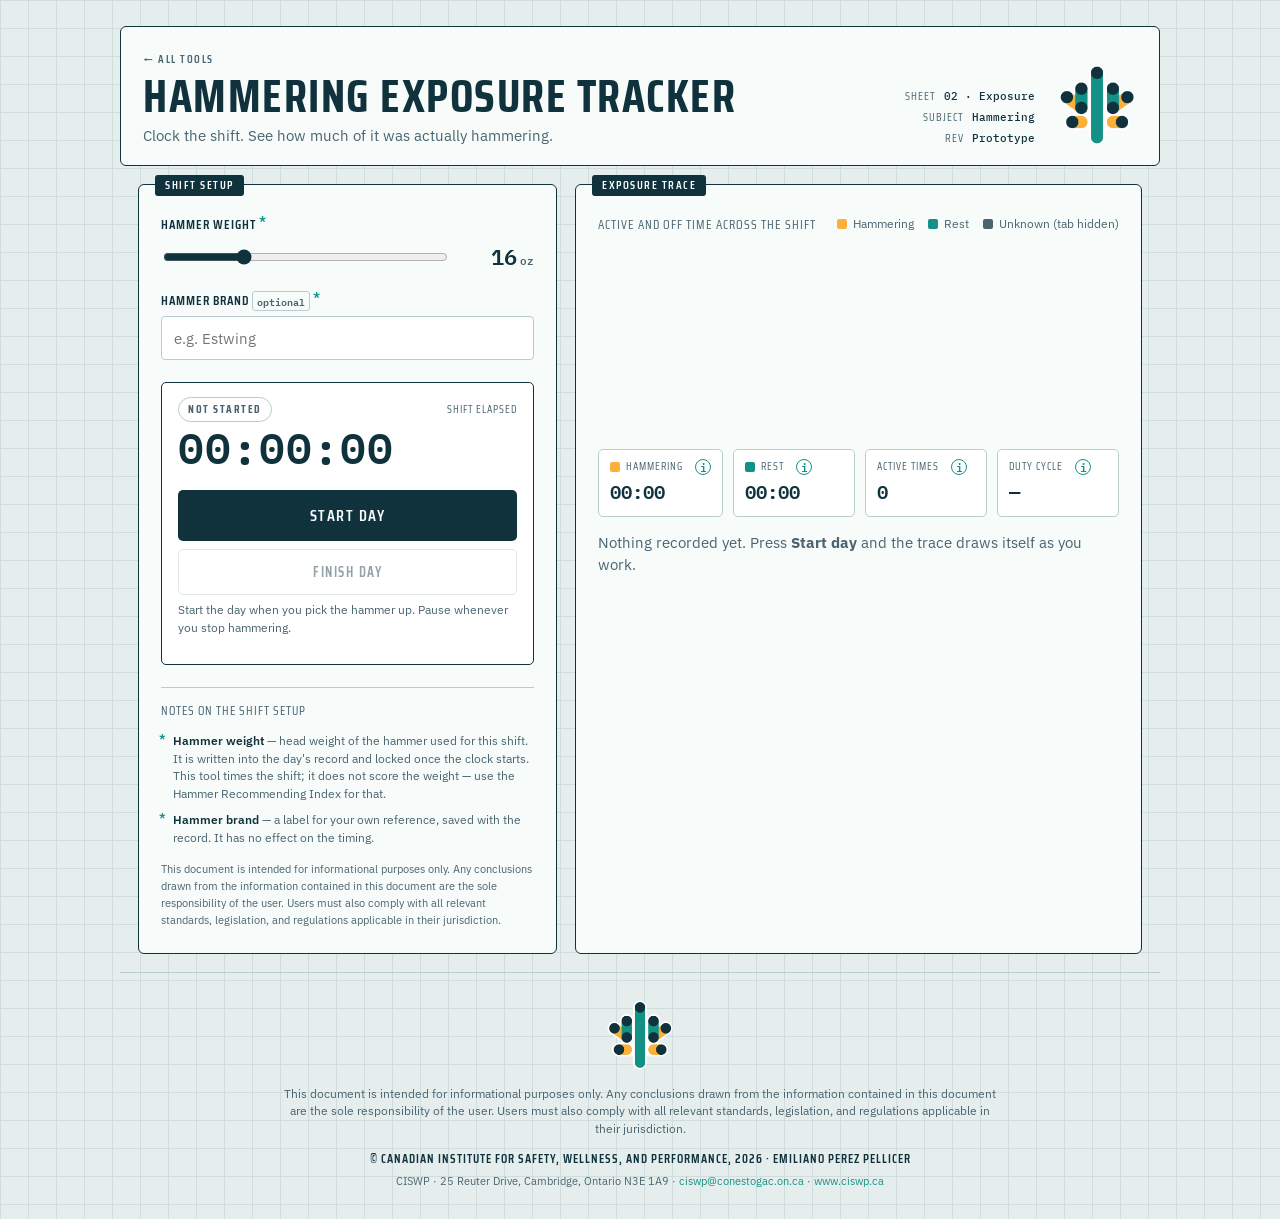
==== commit c237db82: "feat: stitch visibility gaps in the Exposure Tracker instead of counting them as hammering exposure." ====
--- a/exposure.html
+++ b/exposure.html
@@ -67,6 +67,18 @@
         </p>
       </div>
 
+      <div id="expGapPrompt" class="exp-gap-prompt hidden" role="alert">
+        <p class="exp-gap-text">
+          The tracker couldn't see this tab for <b id="expGapDuration">00:00</b> —
+          what was happening?
+        </p>
+        <div class="exp-gap-actions">
+          <button id="expGapActive" class="ghost-btn" type="button">Count as hammering</button>
+          <button id="expGapRest" class="ghost-btn" type="button">Count as rest</button>
+          <button id="expGapDiscard" class="ghost-btn" type="button">Discard this time</button>
+        </div>
+      </div>
+
       <aside class="footnotes" aria-labelledby="fnHead">
         <p id="fnHead" class="fn-head">Notes on the shift setup</p>
         <ol class="fn-list">
@@ -98,6 +110,7 @@
         <ul class="legend">
           <li><i class="swatch swatch-active" aria-hidden="true"></i>Hammering</li>
           <li><i class="swatch swatch-rest" aria-hidden="true"></i>Rest</li>
+          <li><i class="swatch swatch-unknown" aria-hidden="true"></i>Unknown (tab hidden)</li>
         </ul>
       </div>
 
--- a/styles.css
+++ b/styles.css
@@ -27,9 +27,10 @@
   --heat-mid:  #e0962a;
   --heat-hot:  #b1432f;
 
-  /* exposure trace: hammering vs rest */
+  /* exposure trace: hammering vs rest vs an unmonitored gap */
   --exp-active: #fcb03c;
   --exp-rest:   #139187;
+  --exp-unknown: var(--slate);
 
   --r: 6px;            /* tight, technical radius */
 }
@@ -824,10 +825,32 @@
   color: #0f6f68;
   background: var(--brass-soft);
 }
+.exp-state[data-state="unknown"] {
+  border-color: var(--exp-unknown);
+  color: var(--exp-unknown);
+  background: var(--paper);
+}
 .exp-state[data-state="done"] {
   border-color: var(--ink);
   color: var(--panel);
   background: var(--ink);
+}
+
+.exp-gap-prompt {
+  border: 1.5px solid var(--exp-unknown);
+  border-radius: var(--r);
+  background: var(--paper);
+  padding: 12px 14px;
+  margin: 0 0 18px;
+}
+.exp-gap-text {
+  margin: 0 0 10px;
+  font-size: 0.92rem;
+}
+.exp-gap-actions {
+  display: flex;
+  flex-wrap: wrap;
+  gap: 8px;
 }
 
 .exp-clock {
@@ -885,6 +908,7 @@
 }
 .swatch-active { background: var(--exp-active); }
 .swatch-rest { background: var(--exp-rest); }
+.swatch-unknown { background: var(--exp-unknown); }
 
 .chart-head {
   display: flex;
